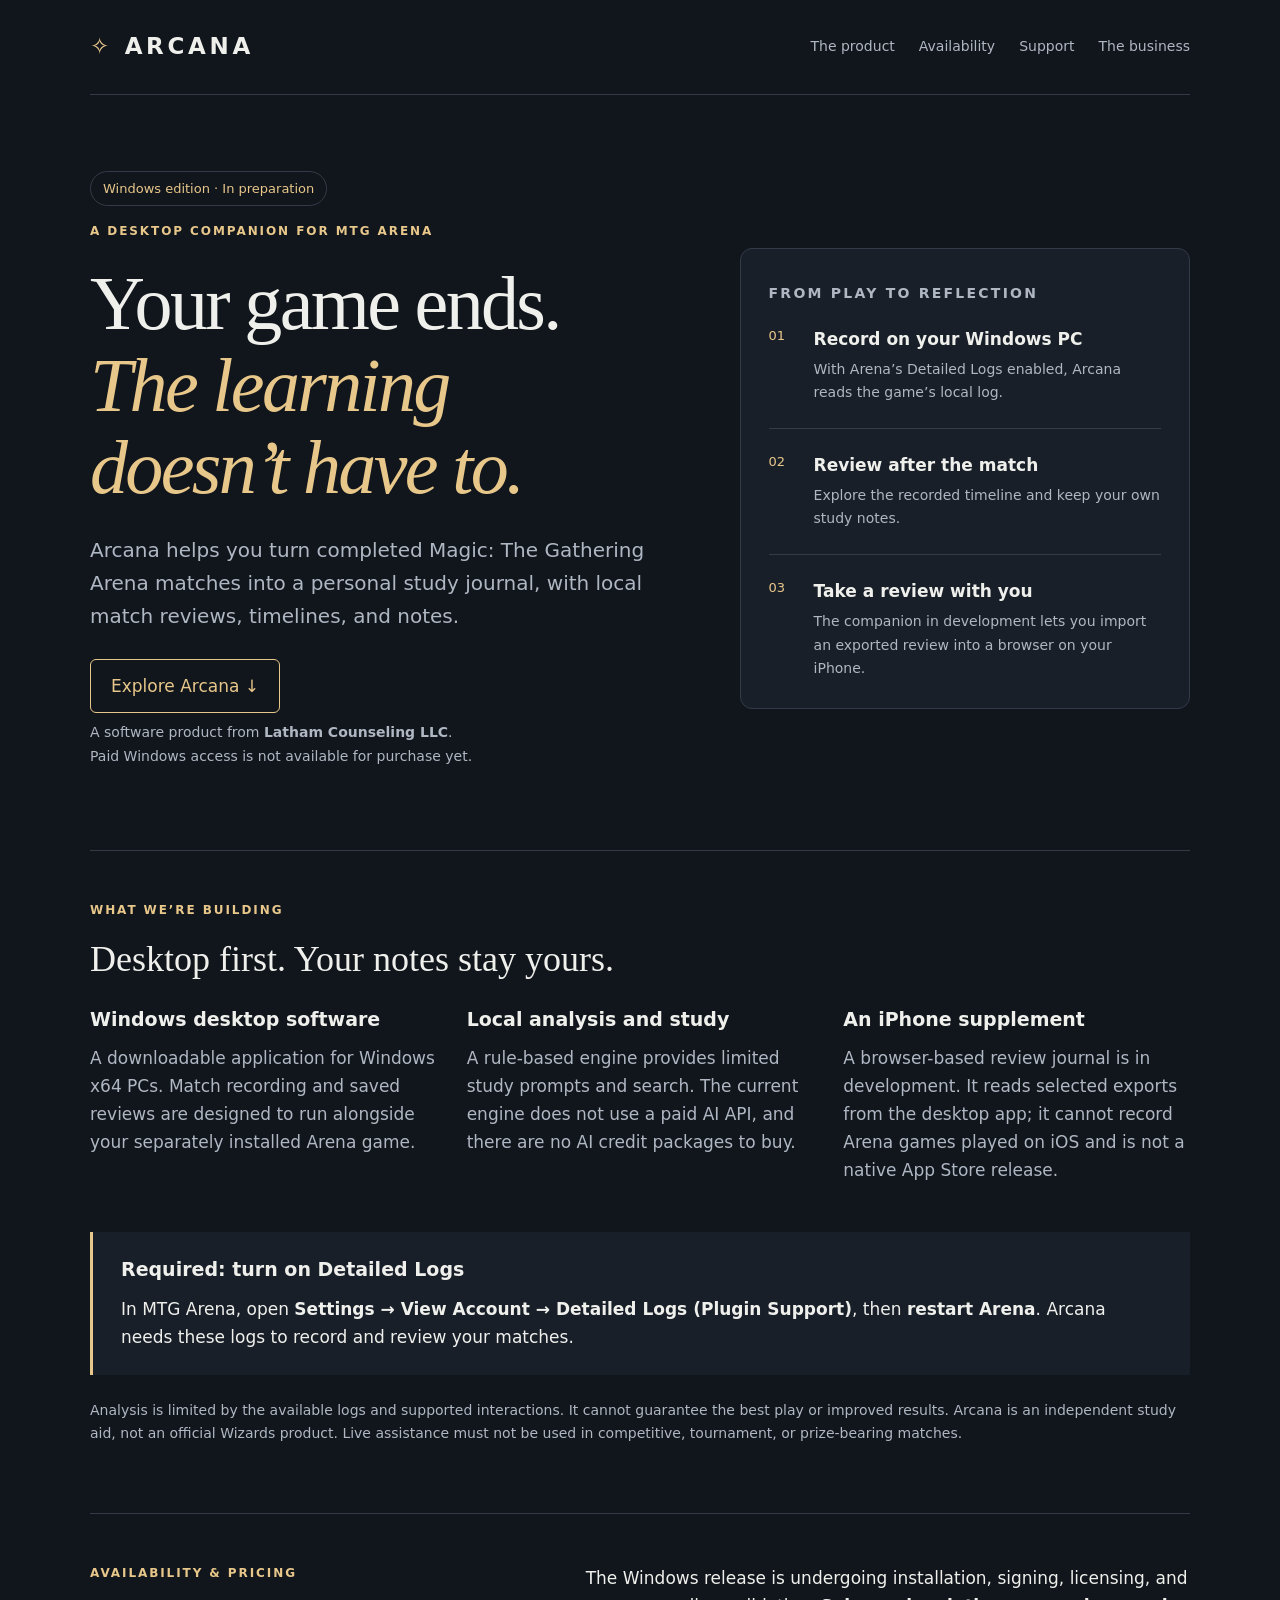
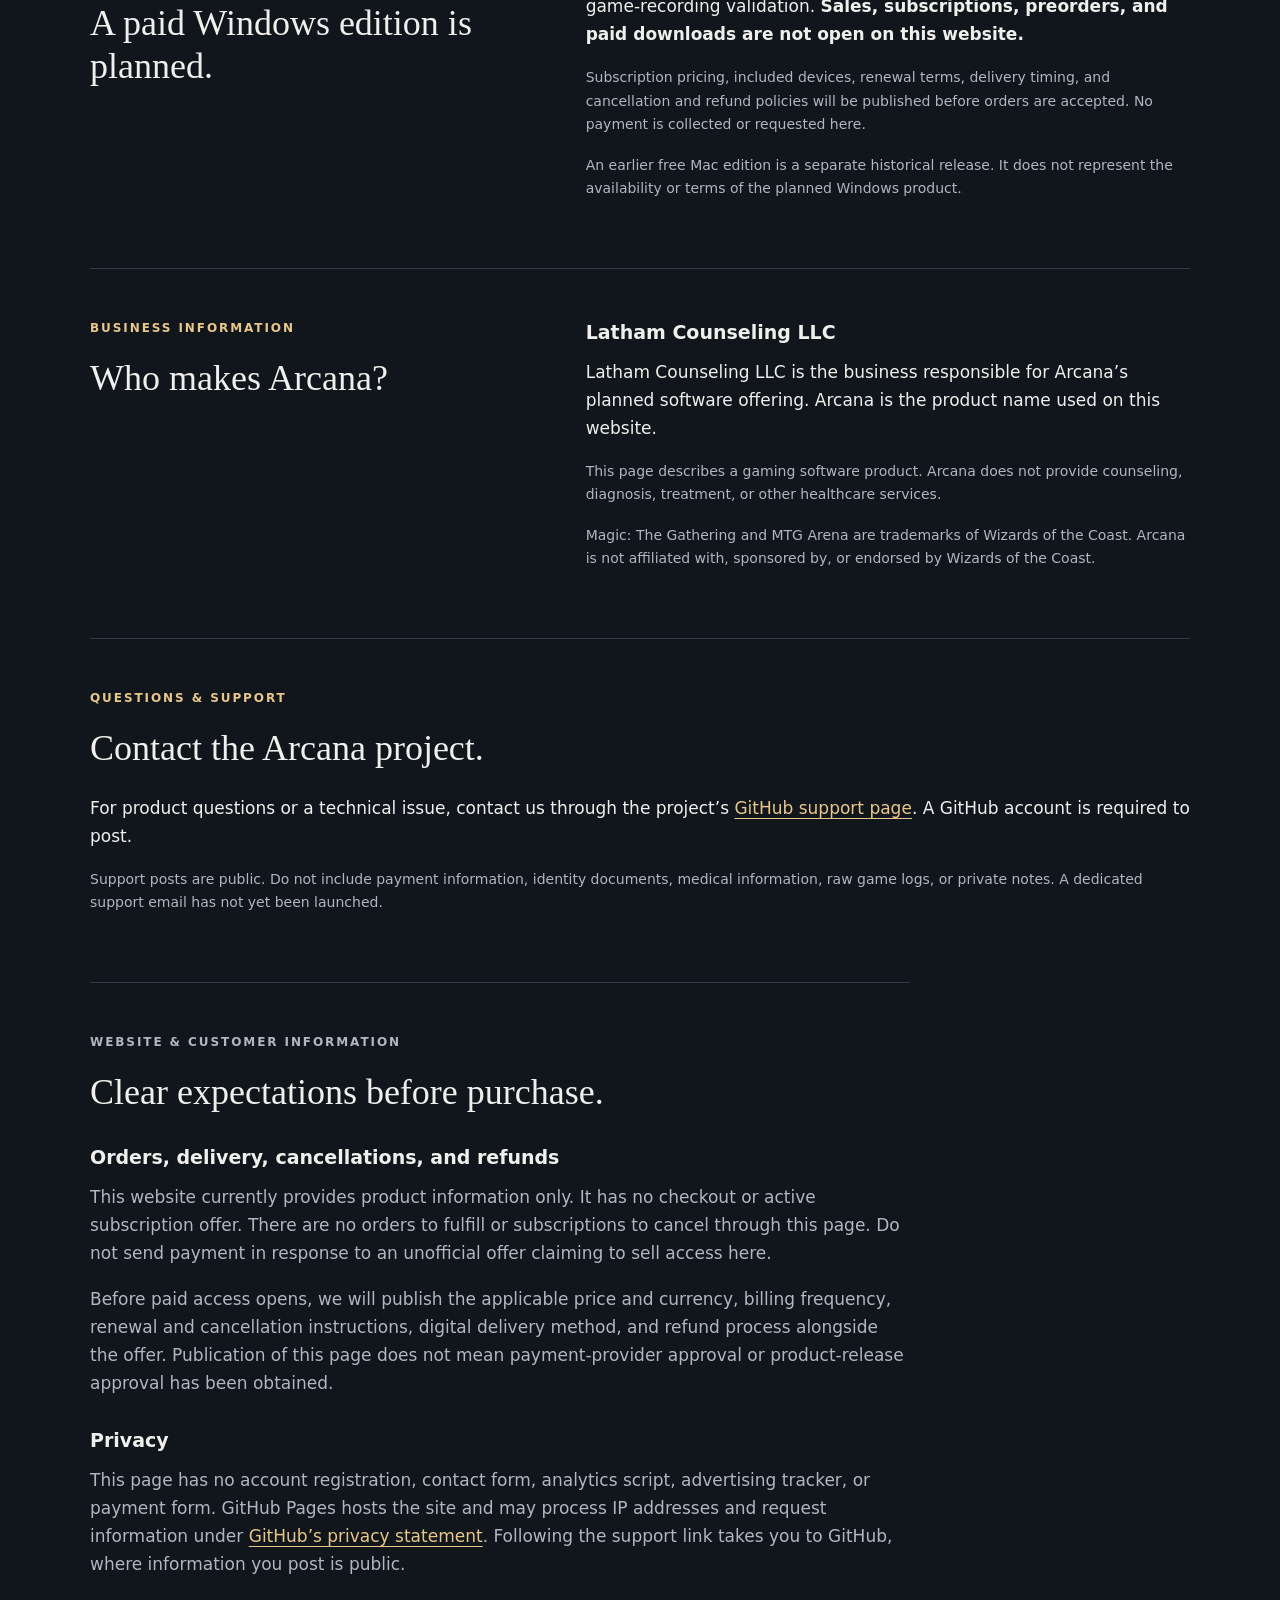
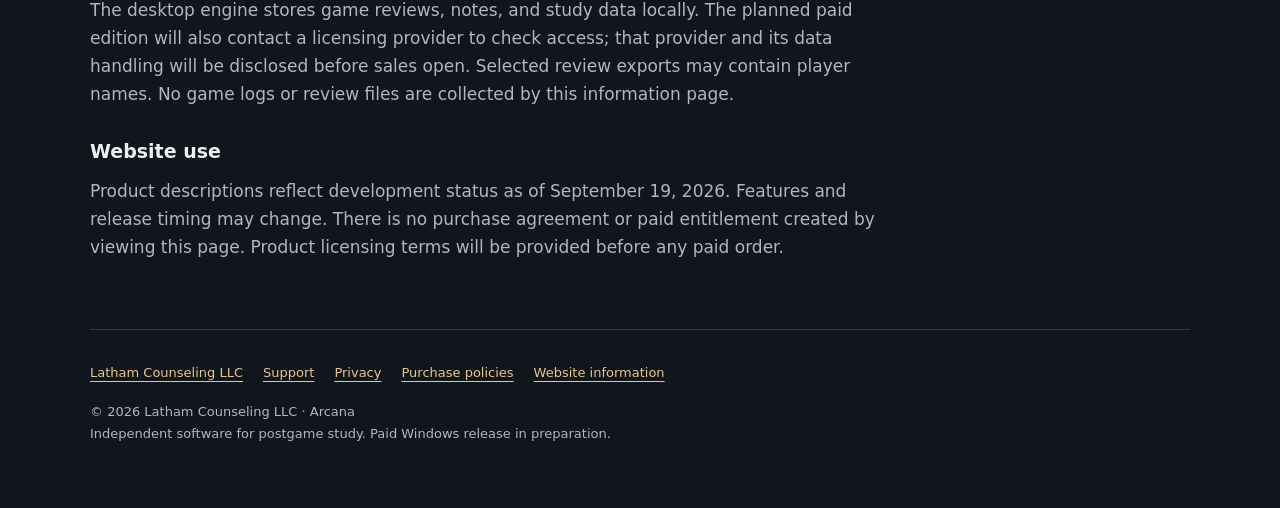
==== docs/business/index.html @ 753464b3 "Add Arcana business information page for Windows offering" ====
<!doctype html>
<html lang="en">
<head>
<meta charset="utf-8">
<meta name="viewport" content="width=device-width,initial-scale=1">
<title>Arcana for Windows · Latham Counseling LLC</title>
<meta name="description" content="Arcana is a Windows desktop companion for reviewing your Magic: The Gathering Arena matches. Product information from Latham Counseling LLC. Paid release in preparation; sales are not open.">
<meta name="theme-color" content="#11151c">
<link rel="canonical" href="https://drlatham18.github.io/arcana-macos/business/">
<style>
:root{color-scheme:dark;--bg:#11151c;--panel:#191f29;--ink:#eff0ec;--muted:#afb7c3;--gold:#e8c78a;--line:#343b48}*{box-sizing:border-box}html{scroll-behavior:smooth;scroll-padding-top:24px}body{margin:0;background:var(--bg);color:var(--ink);font:17px/1.65 system-ui,-apple-system,BlinkMacSystemFont,"Segoe UI",sans-serif}a{color:var(--gold);text-underline-offset:4px}a:hover{color:#fff}a:focus-visible,summary:focus-visible{outline:3px solid var(--gold);outline-offset:5px}.wrap{width:min(1100px,calc(100% - 48px));margin:auto}header{display:flex;justify-content:space-between;align-items:center;gap:24px;padding:28px 0;border-bottom:1px solid var(--line)}.brand{font-size:23px;letter-spacing:.16em;font-weight:700;text-decoration:none;color:var(--ink)}.brand span{color:var(--gold)}nav{display:flex;gap:24px;flex-wrap:wrap;font-size:14px}nav a{text-decoration:none;color:var(--muted)}.eyebrow{text-transform:uppercase;letter-spacing:.16em;color:var(--gold);font-size:12px;font-weight:650}.hero{display:grid;grid-template-columns:1.3fr 1fr;gap:64px;align-items:center;padding:76px 0 64px}h1{font-family:Georgia,serif;font-weight:400;font-size:clamp(46px,6vw,76px);line-height:1.08;letter-spacing:-.035em;margin:20px 0 26px}h1 em{font-weight:400;color:var(--gold)}h2{font-family:Georgia,serif;font-size:36px;line-height:1.2;font-weight:400;margin:10px 0 24px}h3{font-size:19px;line-height:1.4;margin:0 0 12px}p{margin:0 0 18px}.lead{font-size:20px;color:var(--muted);max-width:630px}.status{display:inline-block;font-size:13px;border:1px solid var(--line);padding:6px 12px;border-radius:24px;color:var(--gold);margin-bottom:16px}.button{display:inline-block;padding:12px 20px;border:1px solid var(--gold);border-radius:6px;text-decoration:none;margin:8px 0}.note{font-size:14px;color:var(--muted)}.flow{border:1px solid var(--line);background:var(--panel);padding:28px;border-radius:12px}.flow ol{padding:0;margin:20px 0 0;list-style:none;counter-reset:step}.flow li{position:relative;padding:0 0 24px 45px;border-bottom:1px solid var(--line);margin:0 0 22px;counter-increment:step}.flow li:last-child{border:0;margin:0;padding-bottom:0}.flow li:before{content:"0" counter(step);position:absolute;left:0;top:0;color:var(--gold);font-size:13px}.flow strong{display:block}.flow p{font-size:14px;color:var(--muted);margin:5px 0 0}.section{padding:50px 0;border-top:1px solid var(--line)}.grid{display:grid;grid-template-columns:repeat(3,1fr);gap:30px}.grid p,.policy p,.policy li{color:var(--muted)}.callout{padding:24px 28px;border-left:3px solid var(--gold);background:var(--panel);margin-top:30px}.callout p:last-child{margin:0}.split{display:grid;grid-template-columns:1fr 1.4fr;gap:64px}.policy{max-width:820px}.policy h3{margin-top:30px}.policy ul{padding-left:23px}footer{border-top:1px solid var(--line);padding:32px 0 46px;color:var(--muted);font-size:13px}.footer-links{display:flex;flex-wrap:wrap;gap:20px;margin-bottom:18px}.skip{position:absolute;left:12px;top:-80px;background:var(--bg);padding:12px}.skip:focus{top:12px}@media(max-width:740px){.wrap{width:calc(100% - 36px)}header{align-items:flex-start;flex-direction:column;gap:14px;padding:22px 0}nav{gap:16px}.hero{grid-template-columns:1fr;gap:28px;padding:44px 0}.grid,.split{grid-template-columns:1fr;gap:24px}.section{padding:36px 0}h2{font-size:31px}.flow{padding:23px}.lead{font-size:18px}}
</style>
</head>
<body>
<a href="#main" class="skip">Skip to content</a>
<div class="wrap">
<header><a class="brand" href="./"><span aria-hidden="true">✧</span> ARCANA</a><nav aria-label="Main navigation"><a href="#product">The product</a><a href="#availability">Availability</a><a href="#support">Support</a><a href="#business">The business</a></nav></header>
<main id="main">
<section class="hero">
<div><span class="status">Windows edition · In preparation</span><p class="eyebrow">A desktop companion for MTG Arena</p><h1>Your game ends.<br><em>The learning<br>doesn’t have to.</em></h1><p class="lead">Arcana helps you turn completed Magic: The Gathering Arena matches into a personal study journal, with local match reviews, timelines, and notes.</p><a class="button" href="#product">Explore Arcana ↓</a><p class="note">A software product from <strong>Latham Counseling LLC</strong>.<br>Paid Windows access is not available for purchase yet.</p></div>
<aside class="flow" aria-label="Intended desktop workflow"><p class="eyebrow">From play to reflection</p><ol><li><strong>Record on your Windows PC</strong><p>With Arena’s Detailed Logs enabled, Arcana reads the game’s local log.</p></li><li><strong>Review after the match</strong><p>Explore the recorded timeline and keep your own study notes.</p></li><li><strong>Take a review with you</strong><p>The companion in development lets you import an exported review into a browser on your iPhone.</p></li></ol></aside>
</section>
<section id="product" class="section"><p class="eyebrow">What we’re building</p><h2>Desktop first. Your notes stay yours.</h2><div class="grid"><article><h3>Windows desktop software</h3><p>A downloadable application for Windows x64 PCs. Match recording and saved reviews are designed to run alongside your separately installed Arena game.</p></article><article><h3>Local analysis and study</h3><p>A rule-based engine provides limited study prompts and search. The current engine does not use a paid AI API, and there are no AI credit packages to buy.</p></article><article><h3>An iPhone supplement</h3><p>A browser-based review journal is in development. It reads selected exports from the desktop app; it cannot record Arena games played on iOS and is not a native App Store release.</p></article></div><div class="callout"><h3>Required: turn on Detailed Logs</h3><p>In MTG Arena, open <strong>Settings → View Account → Detailed Logs (Plugin Support)</strong>, then <strong>restart Arena</strong>. Arcana needs these logs to record and review your matches.</p></div><p class="note" style="margin-top:24px">Analysis is limited by the available logs and supported interactions. It cannot guarantee the best play or improved results. Arcana is an independent study aid, not an official Wizards product. Live assistance must not be used in competitive, tournament, or prize-bearing matches.</p></section>
<section id="availability" class="section split"><div><p class="eyebrow">Availability &amp; pricing</p><h2>A paid Windows edition is planned.</h2></div><div><p>The Windows release is undergoing installation, signing, licensing, and game-recording validation. <strong>Sales, subscriptions, preorders, and paid downloads are not open on this website.</strong></p><p class="note">Subscription pricing, included devices, renewal terms, delivery timing, and cancellation and refund policies will be published before orders are accepted. No payment is collected or requested here.</p><p class="note">An earlier free Mac edition is a separate historical release. It does not represent the availability or terms of the planned Windows product.</p></div></section>
<section id="business" class="section split"><div><p class="eyebrow">Business information</p><h2>Who makes Arcana?</h2></div><div><h3>Latham Counseling LLC</h3><p>Latham Counseling LLC is the business responsible for Arcana’s planned software offering. Arcana is the product name used on this website.</p><p class="note">This page describes a gaming software product. Arcana does not provide counseling, diagnosis, treatment, or other healthcare services.</p><p class="note">Magic: The Gathering and MTG Arena are trademarks of Wizards of the Coast. Arcana is not affiliated with, sponsored by, or endorsed by Wizards of the Coast.</p></div></section>
<section id="support" class="section"><p class="eyebrow">Questions &amp; support</p><h2>Contact the Arcana project.</h2><p>For product questions or a technical issue, contact us through the project’s <a href="https://github.com/drlatham18/arcana-macos/issues">GitHub support page</a>. A GitHub account is required to post.</p><p class="note">Support posts are public. Do not include payment information, identity documents, medical information, raw game logs, or private notes. A dedicated support email has not yet been launched.</p></section>
<section id="policies" class="section policy"><p class="eyebrow">Website &amp; customer information</p><h2>Clear expectations before purchase.</h2><h3 id="purchases">Orders, delivery, cancellations, and refunds</h3><p>This website currently provides product information only. It has no checkout or active subscription offer. There are no orders to fulfill or subscriptions to cancel through this page. Do not send payment in response to an unofficial offer claiming to sell access here.</p><p>Before paid access opens, we will publish the applicable price and currency, billing frequency, renewal and cancellation instructions, digital delivery method, and refund process alongside the offer. Publication of this page does not mean payment-provider approval or product-release approval has been obtained.</p><h3 id="privacy">Privacy</h3><p>This page has no account registration, contact form, analytics script, advertising tracker, or payment form. GitHub Pages hosts the site and may process IP addresses and request information under <a href="https://docs.github.com/en/site-policy/privacy-policies/github-general-privacy-statement">GitHub’s privacy statement</a>. Following the support link takes you to GitHub, where information you post is public.</p><p>The desktop engine stores game reviews, notes, and study data locally. The planned paid edition will also contact a licensing provider to check access; that provider and its data handling will be disclosed before sales open. Selected review exports may contain player names. No game logs or review files are collected by this information page.</p><h3 id="website-terms">Website use</h3><p>Product descriptions reflect development status as of September 19, 2026. Features and release timing may change. There is no purchase agreement or paid entitlement created by viewing this page. Product licensing terms will be provided before any paid order.</p></section>
</main>
<footer><div class="footer-links"><a href="#business">Latham Counseling LLC</a><a href="#support">Support</a><a href="#privacy">Privacy</a><a href="#purchases">Purchase policies</a><a href="#website-terms">Website information</a></div><p>© 2026 Latham Counseling LLC · Arcana<br>Independent software for postgame study. Paid Windows release in preparation.</p></footer>
</div></body></html>
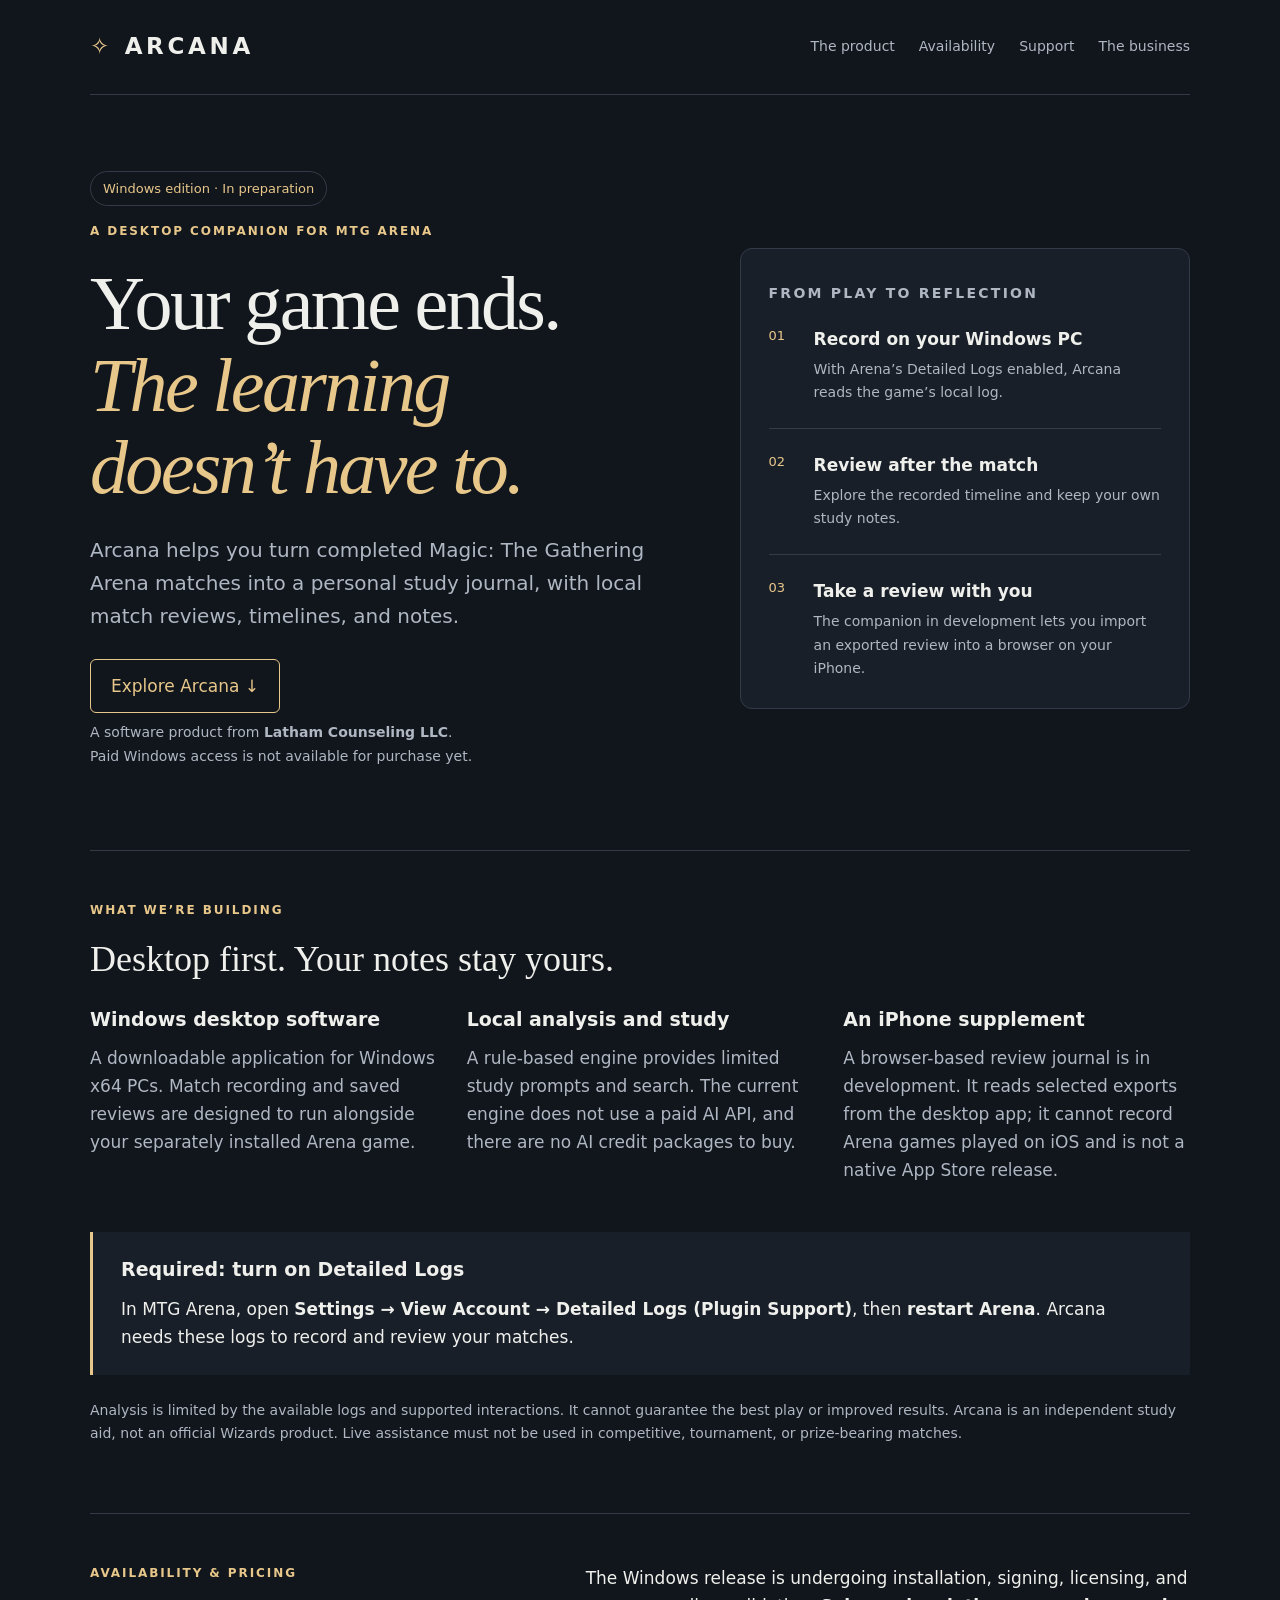
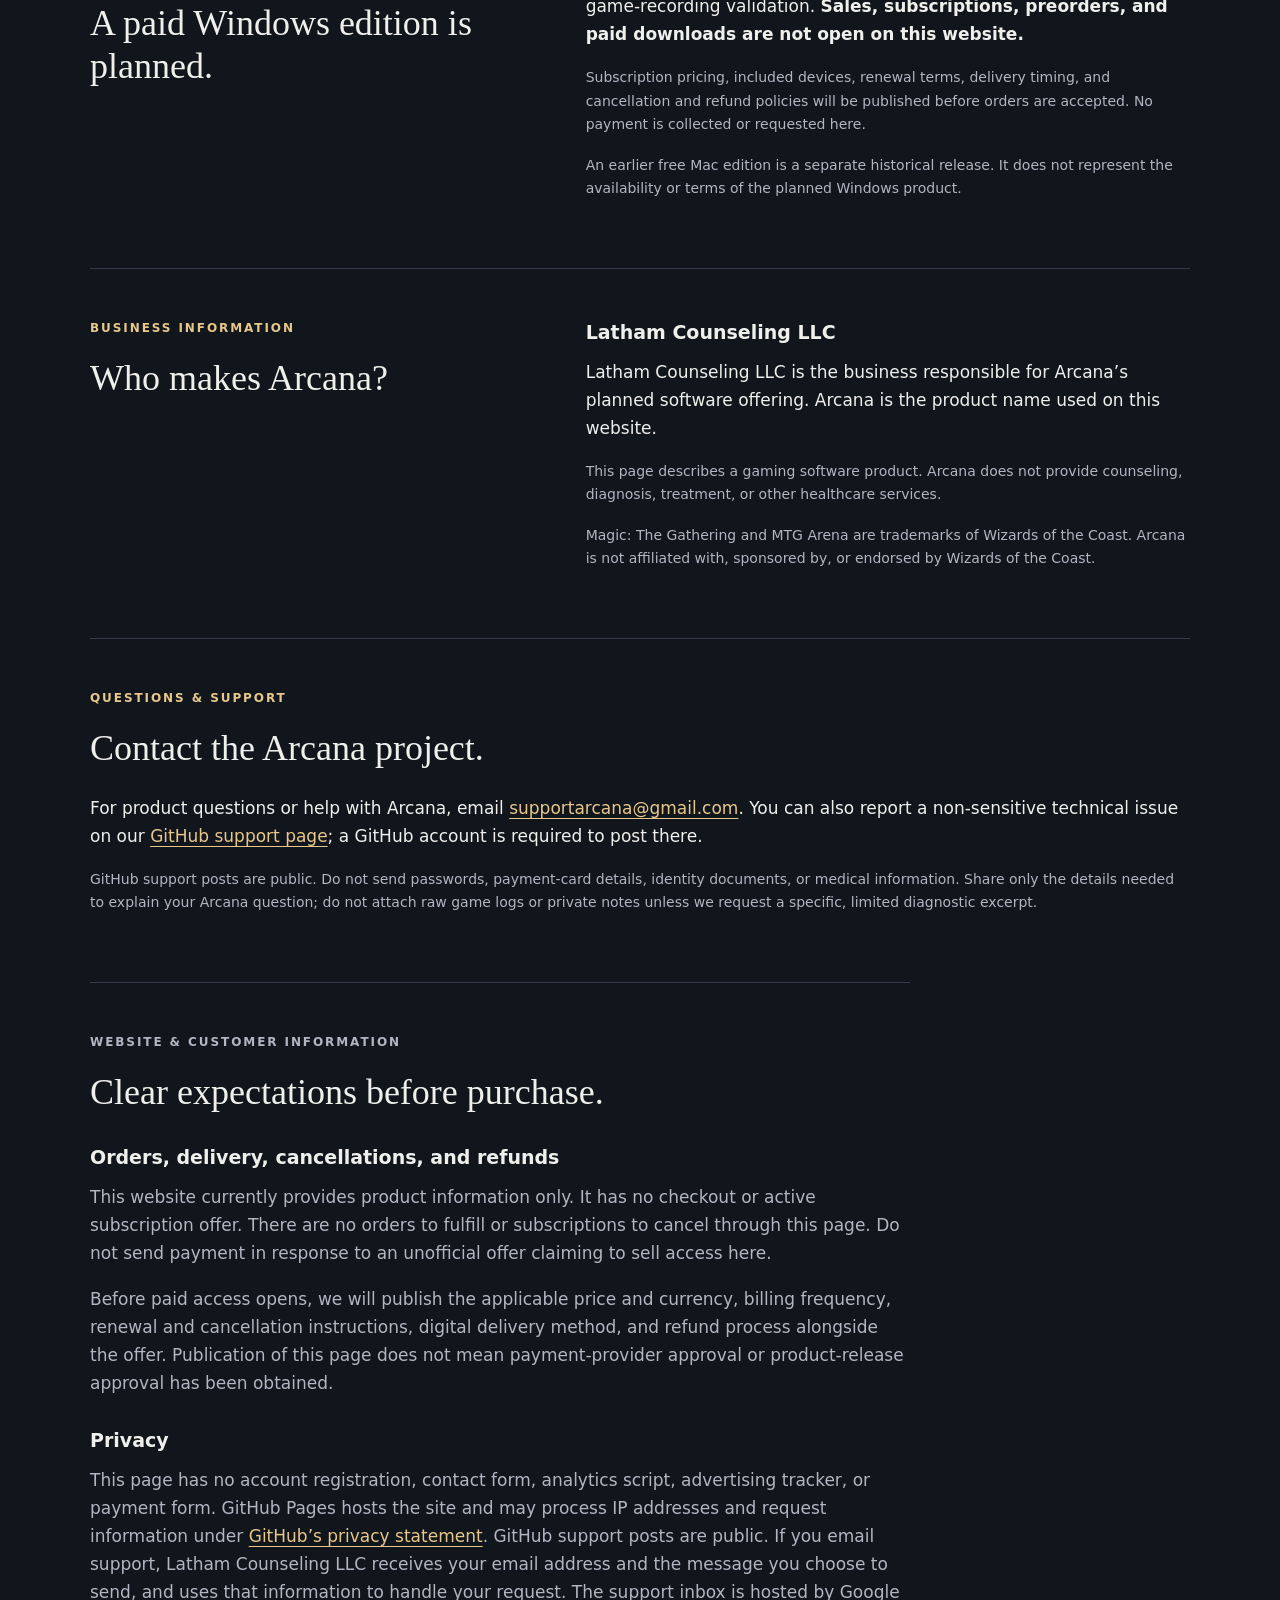
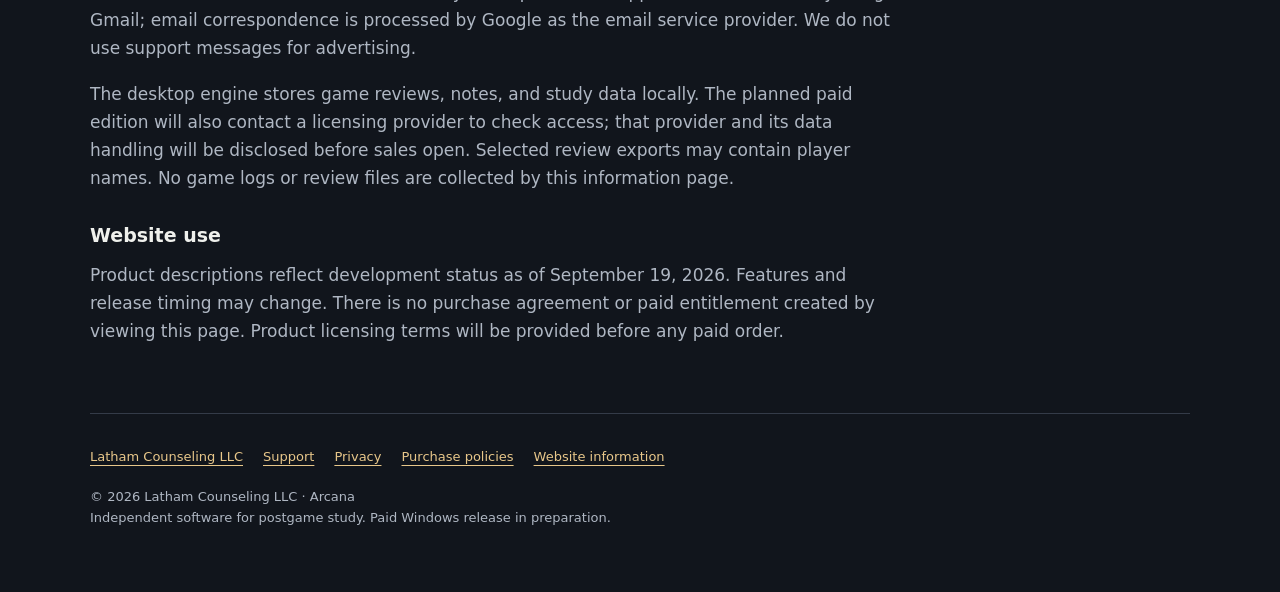
==== commit 09bd2fe9: "Publish verified Arcana support email and email privacy disclosure" ====
--- a/docs/business/index.html
+++ b/docs/business/index.html
@@ -23,8 +23,8 @@
 <section id="product" class="section"><p class="eyebrow">What we’re building</p><h2>Desktop first. Your notes stay yours.</h2><div class="grid"><article><h3>Windows desktop software</h3><p>A downloadable application for Windows x64 PCs. Match recording and saved reviews are designed to run alongside your separately installed Arena game.</p></article><article><h3>Local analysis and study</h3><p>A rule-based engine provides limited study prompts and search. The current engine does not use a paid AI API, and there are no AI credit packages to buy.</p></article><article><h3>An iPhone supplement</h3><p>A browser-based review journal is in development. It reads selected exports from the desktop app; it cannot record Arena games played on iOS and is not a native App Store release.</p></article></div><div class="callout"><h3>Required: turn on Detailed Logs</h3><p>In MTG Arena, open <strong>Settings → View Account → Detailed Logs (Plugin Support)</strong>, then <strong>restart Arena</strong>. Arcana needs these logs to record and review your matches.</p></div><p class="note" style="margin-top:24px">Analysis is limited by the available logs and supported interactions. It cannot guarantee the best play or improved results. Arcana is an independent study aid, not an official Wizards product. Live assistance must not be used in competitive, tournament, or prize-bearing matches.</p></section>
 <section id="availability" class="section split"><div><p class="eyebrow">Availability &amp; pricing</p><h2>A paid Windows edition is planned.</h2></div><div><p>The Windows release is undergoing installation, signing, licensing, and game-recording validation. <strong>Sales, subscriptions, preorders, and paid downloads are not open on this website.</strong></p><p class="note">Subscription pricing, included devices, renewal terms, delivery timing, and cancellation and refund policies will be published before orders are accepted. No payment is collected or requested here.</p><p class="note">An earlier free Mac edition is a separate historical release. It does not represent the availability or terms of the planned Windows product.</p></div></section>
 <section id="business" class="section split"><div><p class="eyebrow">Business information</p><h2>Who makes Arcana?</h2></div><div><h3>Latham Counseling LLC</h3><p>Latham Counseling LLC is the business responsible for Arcana’s planned software offering. Arcana is the product name used on this website.</p><p class="note">This page describes a gaming software product. Arcana does not provide counseling, diagnosis, treatment, or other healthcare services.</p><p class="note">Magic: The Gathering and MTG Arena are trademarks of Wizards of the Coast. Arcana is not affiliated with, sponsored by, or endorsed by Wizards of the Coast.</p></div></section>
-<section id="support" class="section"><p class="eyebrow">Questions &amp; support</p><h2>Contact the Arcana project.</h2><p>For product questions or a technical issue, contact us through the project’s <a href="https://github.com/drlatham18/arcana-macos/issues">GitHub support page</a>. A GitHub account is required to post.</p><p class="note">Support posts are public. Do not include payment information, identity documents, medical information, raw game logs, or private notes. A dedicated support email has not yet been launched.</p></section>
-<section id="policies" class="section policy"><p class="eyebrow">Website &amp; customer information</p><h2>Clear expectations before purchase.</h2><h3 id="purchases">Orders, delivery, cancellations, and refunds</h3><p>This website currently provides product information only. It has no checkout or active subscription offer. There are no orders to fulfill or subscriptions to cancel through this page. Do not send payment in response to an unofficial offer claiming to sell access here.</p><p>Before paid access opens, we will publish the applicable price and currency, billing frequency, renewal and cancellation instructions, digital delivery method, and refund process alongside the offer. Publication of this page does not mean payment-provider approval or product-release approval has been obtained.</p><h3 id="privacy">Privacy</h3><p>This page has no account registration, contact form, analytics script, advertising tracker, or payment form. GitHub Pages hosts the site and may process IP addresses and request information under <a href="https://docs.github.com/en/site-policy/privacy-policies/github-general-privacy-statement">GitHub’s privacy statement</a>. Following the support link takes you to GitHub, where information you post is public.</p><p>The desktop engine stores game reviews, notes, and study data locally. The planned paid edition will also contact a licensing provider to check access; that provider and its data handling will be disclosed before sales open. Selected review exports may contain player names. No game logs or review files are collected by this information page.</p><h3 id="website-terms">Website use</h3><p>Product descriptions reflect development status as of September 19, 2026. Features and release timing may change. There is no purchase agreement or paid entitlement created by viewing this page. Product licensing terms will be provided before any paid order.</p></section>
+<section id="support" class="section"><p class="eyebrow">Questions &amp; support</p><h2>Contact the Arcana project.</h2><p>For product questions or help with Arcana, email <a href="mailto:supportarcana@gmail.com">supportarcana@gmail.com</a>. You can also report a non-sensitive technical issue on our <a href="https://github.com/drlatham18/arcana-macos/issues">GitHub support page</a>; a GitHub account is required to post there.</p><p class="note">GitHub support posts are public. Do not send passwords, payment-card details, identity documents, or medical information. Share only the details needed to explain your Arcana question; do not attach raw game logs or private notes unless we request a specific, limited diagnostic excerpt.</p></section>
+<section id="policies" class="section policy"><p class="eyebrow">Website &amp; customer information</p><h2>Clear expectations before purchase.</h2><h3 id="purchases">Orders, delivery, cancellations, and refunds</h3><p>This website currently provides product information only. It has no checkout or active subscription offer. There are no orders to fulfill or subscriptions to cancel through this page. Do not send payment in response to an unofficial offer claiming to sell access here.</p><p>Before paid access opens, we will publish the applicable price and currency, billing frequency, renewal and cancellation instructions, digital delivery method, and refund process alongside the offer. Publication of this page does not mean payment-provider approval or product-release approval has been obtained.</p><h3 id="privacy">Privacy</h3><p>This page has no account registration, contact form, analytics script, advertising tracker, or payment form. GitHub Pages hosts the site and may process IP addresses and request information under <a href="https://docs.github.com/en/site-policy/privacy-policies/github-general-privacy-statement">GitHub’s privacy statement</a>. GitHub support posts are public. If you email support, Latham Counseling LLC receives your email address and the message you choose to send, and uses that information to handle your request. The support inbox is hosted by Google Gmail; email correspondence is processed by Google as the email service provider. We do not use support messages for advertising.</p><p>The desktop engine stores game reviews, notes, and study data locally. The planned paid edition will also contact a licensing provider to check access; that provider and its data handling will be disclosed before sales open. Selected review exports may contain player names. No game logs or review files are collected by this information page.</p><h3 id="website-terms">Website use</h3><p>Product descriptions reflect development status as of September 19, 2026. Features and release timing may change. There is no purchase agreement or paid entitlement created by viewing this page. Product licensing terms will be provided before any paid order.</p></section>
 </main>
 <footer><div class="footer-links"><a href="#business">Latham Counseling LLC</a><a href="#support">Support</a><a href="#privacy">Privacy</a><a href="#purchases">Purchase policies</a><a href="#website-terms">Website information</a></div><p>© 2026 Latham Counseling LLC · Arcana<br>Independent software for postgame study. Paid Windows release in preparation.</p></footer>
 </div></body></html>
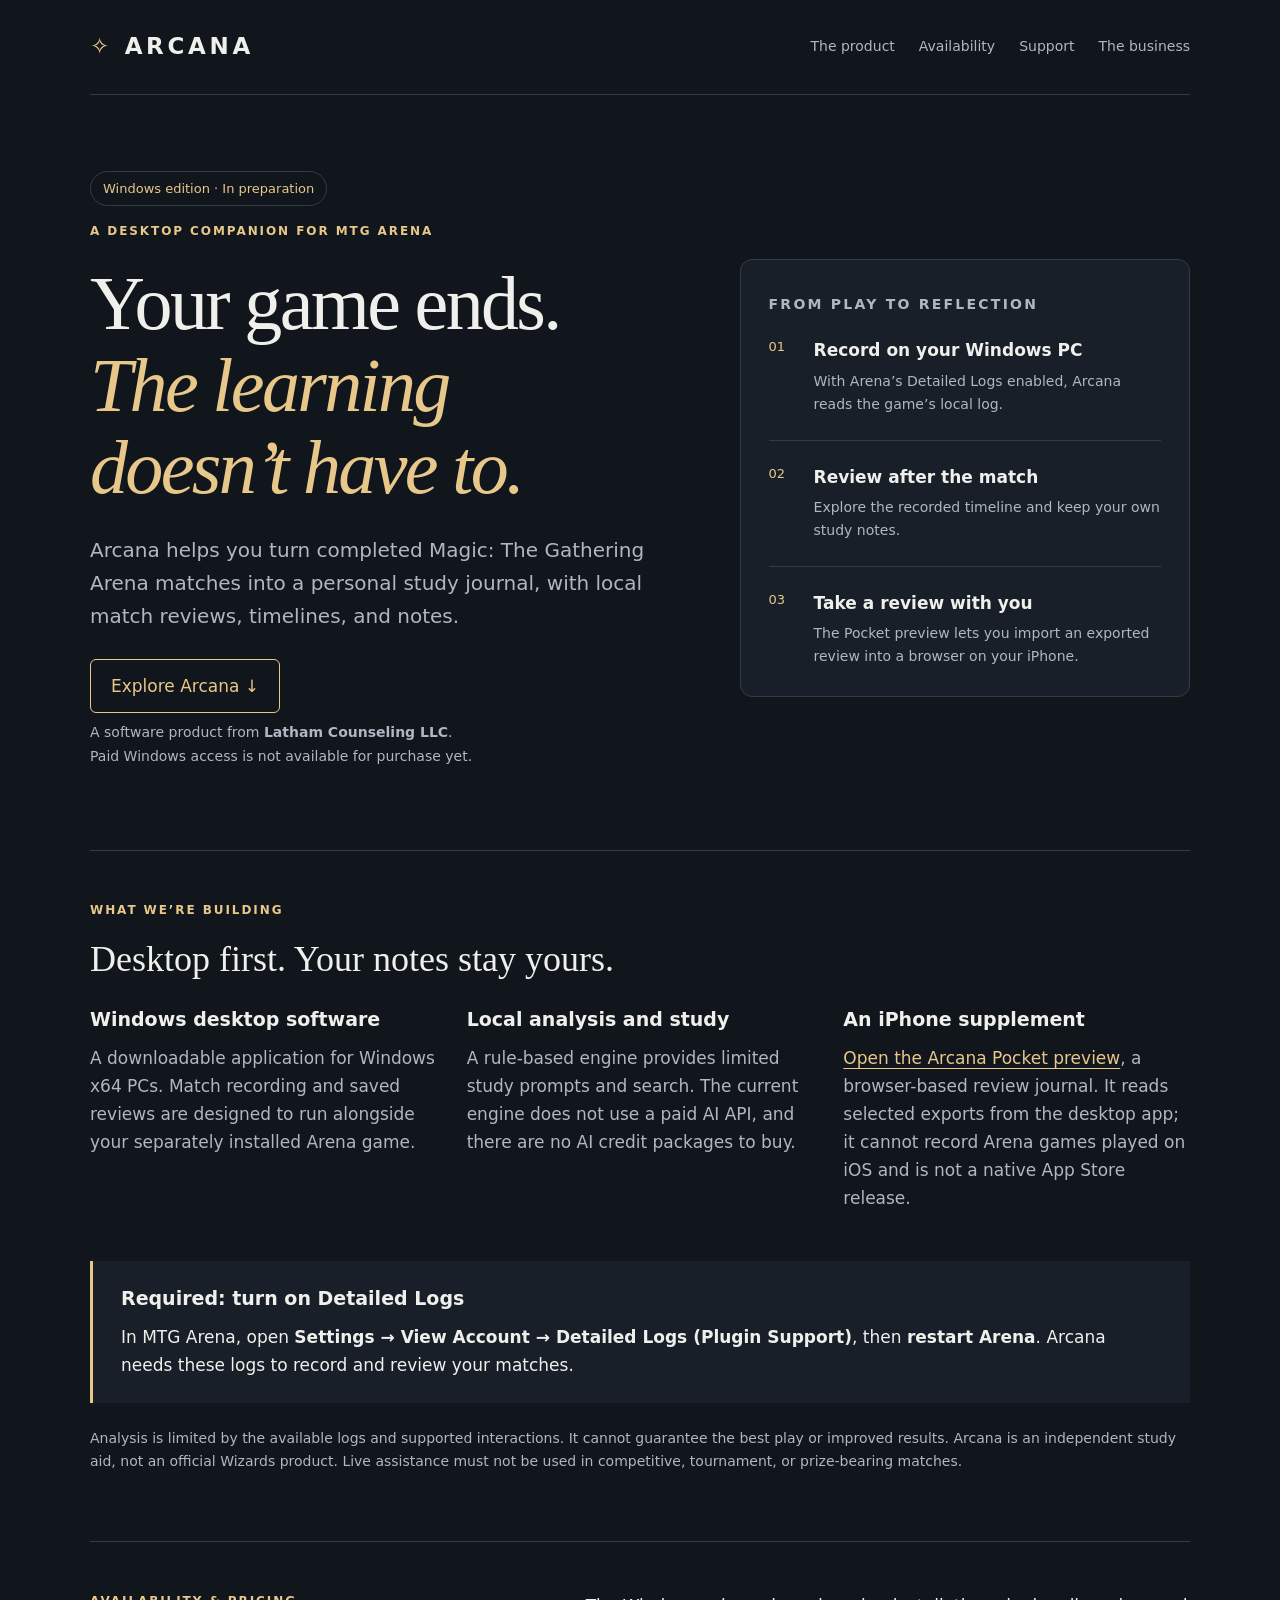
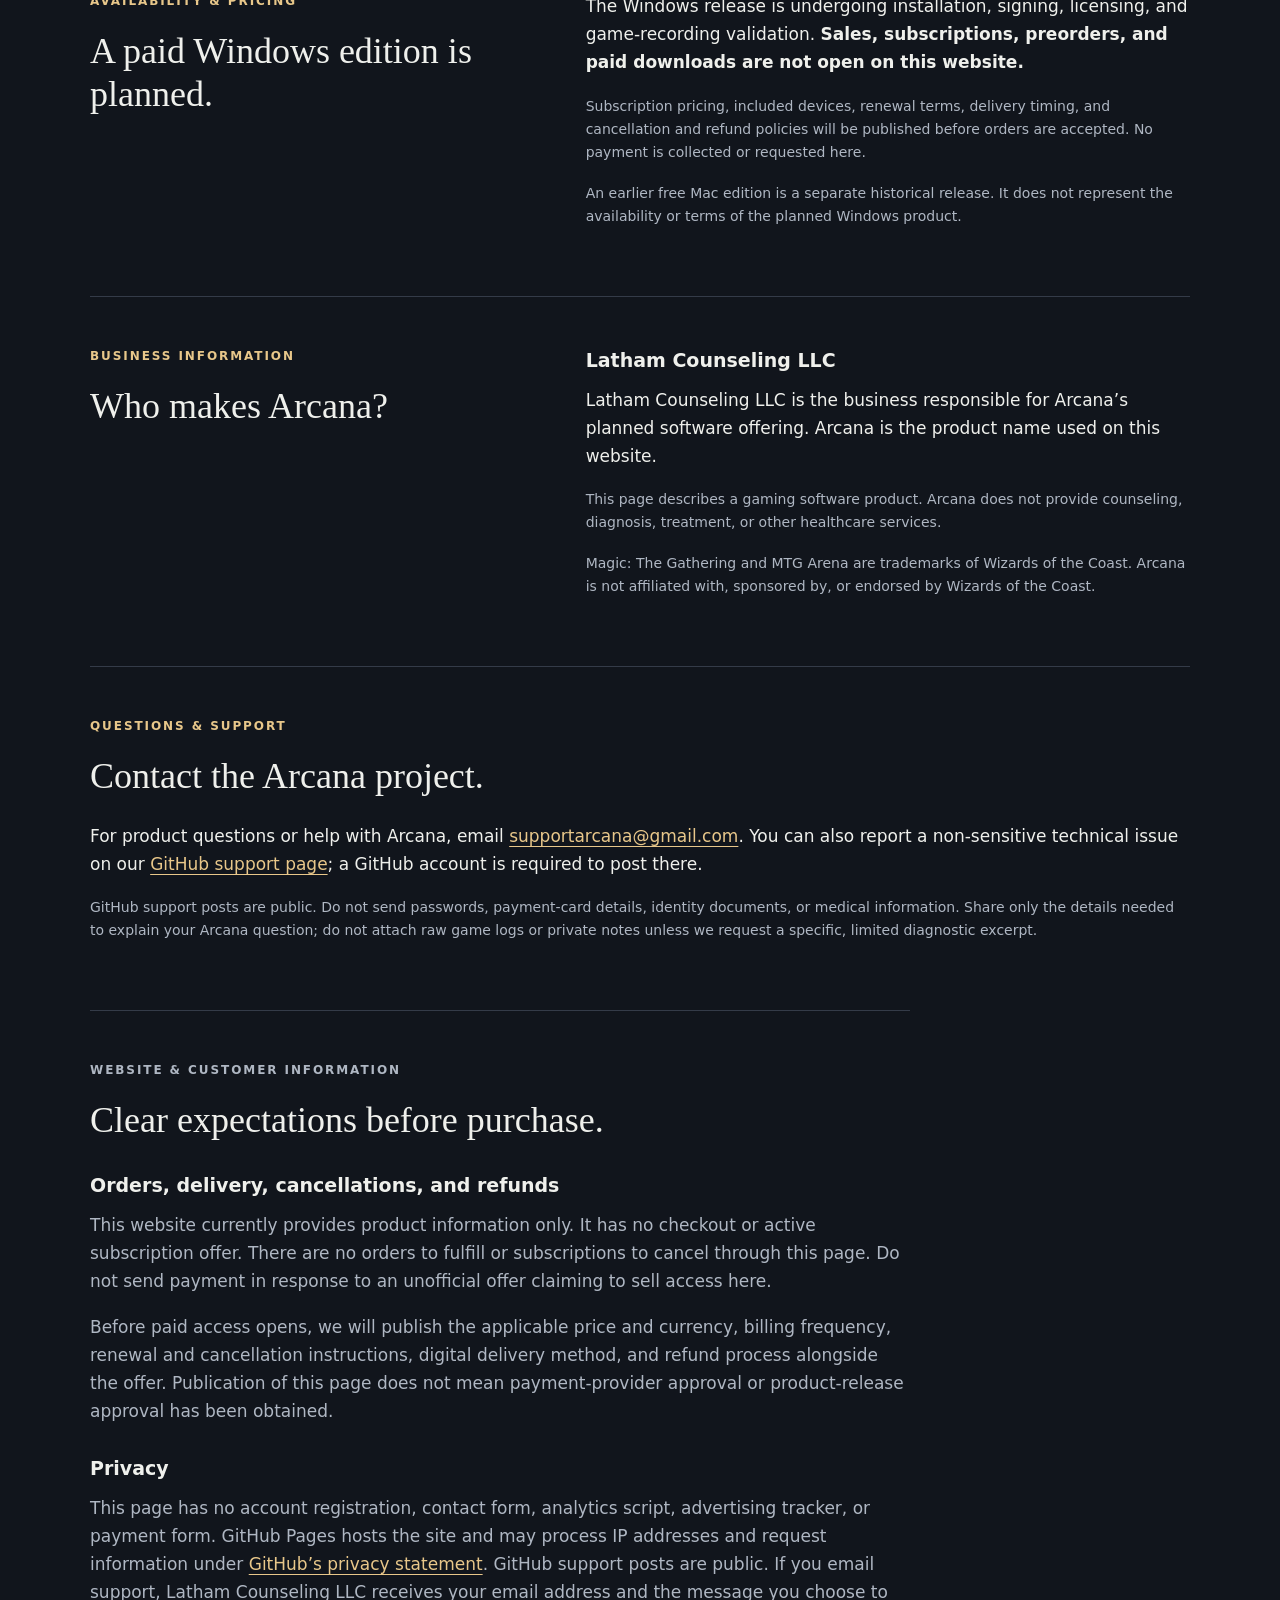
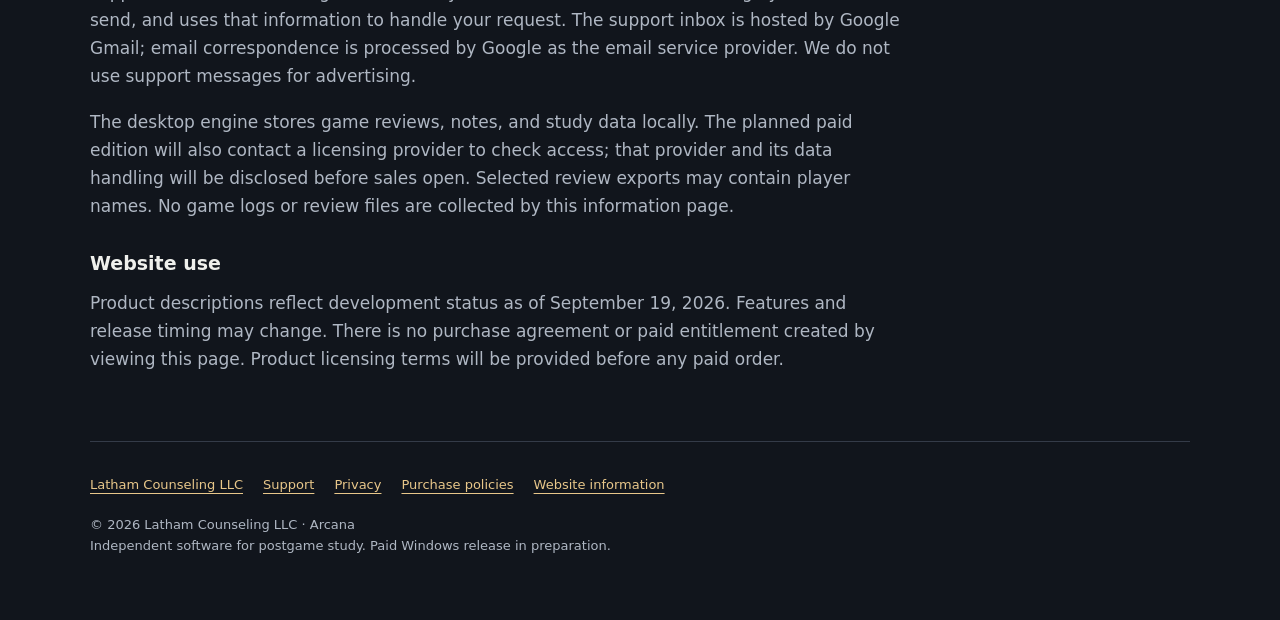
==== commit 2b483594: "Link Pocket preview and state Windows commercial availability clearly" ====
--- a/docs/business/index.html
+++ b/docs/business/index.html
@@ -18,9 +18,9 @@
 <main id="main">
 <section class="hero">
 <div><span class="status">Windows edition · In preparation</span><p class="eyebrow">A desktop companion for MTG Arena</p><h1>Your game ends.<br><em>The learning<br>doesn’t have to.</em></h1><p class="lead">Arcana helps you turn completed Magic: The Gathering Arena matches into a personal study journal, with local match reviews, timelines, and notes.</p><a class="button" href="#product">Explore Arcana ↓</a><p class="note">A software product from <strong>Latham Counseling LLC</strong>.<br>Paid Windows access is not available for purchase yet.</p></div>
-<aside class="flow" aria-label="Intended desktop workflow"><p class="eyebrow">From play to reflection</p><ol><li><strong>Record on your Windows PC</strong><p>With Arena’s Detailed Logs enabled, Arcana reads the game’s local log.</p></li><li><strong>Review after the match</strong><p>Explore the recorded timeline and keep your own study notes.</p></li><li><strong>Take a review with you</strong><p>The companion in development lets you import an exported review into a browser on your iPhone.</p></li></ol></aside>
+<aside class="flow" aria-label="Intended desktop workflow"><p class="eyebrow">From play to reflection</p><ol><li><strong>Record on your Windows PC</strong><p>With Arena’s Detailed Logs enabled, Arcana reads the game’s local log.</p></li><li><strong>Review after the match</strong><p>Explore the recorded timeline and keep your own study notes.</p></li><li><strong>Take a review with you</strong><p>The Pocket preview lets you import an exported review into a browser on your iPhone.</p></li></ol></aside>
 </section>
-<section id="product" class="section"><p class="eyebrow">What we’re building</p><h2>Desktop first. Your notes stay yours.</h2><div class="grid"><article><h3>Windows desktop software</h3><p>A downloadable application for Windows x64 PCs. Match recording and saved reviews are designed to run alongside your separately installed Arena game.</p></article><article><h3>Local analysis and study</h3><p>A rule-based engine provides limited study prompts and search. The current engine does not use a paid AI API, and there are no AI credit packages to buy.</p></article><article><h3>An iPhone supplement</h3><p>A browser-based review journal is in development. It reads selected exports from the desktop app; it cannot record Arena games played on iOS and is not a native App Store release.</p></article></div><div class="callout"><h3>Required: turn on Detailed Logs</h3><p>In MTG Arena, open <strong>Settings → View Account → Detailed Logs (Plugin Support)</strong>, then <strong>restart Arena</strong>. Arcana needs these logs to record and review your matches.</p></div><p class="note" style="margin-top:24px">Analysis is limited by the available logs and supported interactions. It cannot guarantee the best play or improved results. Arcana is an independent study aid, not an official Wizards product. Live assistance must not be used in competitive, tournament, or prize-bearing matches.</p></section>
+<section id="product" class="section"><p class="eyebrow">What we’re building</p><h2>Desktop first. Your notes stay yours.</h2><div class="grid"><article><h3>Windows desktop software</h3><p>A downloadable application for Windows x64 PCs. Match recording and saved reviews are designed to run alongside your separately installed Arena game.</p></article><article><h3>Local analysis and study</h3><p>A rule-based engine provides limited study prompts and search. The current engine does not use a paid AI API, and there are no AI credit packages to buy.</p></article><article><h3>An iPhone supplement</h3><p><a href="../companion/">Open the Arcana Pocket preview</a>, a browser-based review journal. It reads selected exports from the desktop app; it cannot record Arena games played on iOS and is not a native App Store release.</p></article></div><div class="callout"><h3>Required: turn on Detailed Logs</h3><p>In MTG Arena, open <strong>Settings → View Account → Detailed Logs (Plugin Support)</strong>, then <strong>restart Arena</strong>. Arcana needs these logs to record and review your matches.</p></div><p class="note" style="margin-top:24px">Analysis is limited by the available logs and supported interactions. It cannot guarantee the best play or improved results. Arcana is an independent study aid, not an official Wizards product. Live assistance must not be used in competitive, tournament, or prize-bearing matches.</p></section>
 <section id="availability" class="section split"><div><p class="eyebrow">Availability &amp; pricing</p><h2>A paid Windows edition is planned.</h2></div><div><p>The Windows release is undergoing installation, signing, licensing, and game-recording validation. <strong>Sales, subscriptions, preorders, and paid downloads are not open on this website.</strong></p><p class="note">Subscription pricing, included devices, renewal terms, delivery timing, and cancellation and refund policies will be published before orders are accepted. No payment is collected or requested here.</p><p class="note">An earlier free Mac edition is a separate historical release. It does not represent the availability or terms of the planned Windows product.</p></div></section>
 <section id="business" class="section split"><div><p class="eyebrow">Business information</p><h2>Who makes Arcana?</h2></div><div><h3>Latham Counseling LLC</h3><p>Latham Counseling LLC is the business responsible for Arcana’s planned software offering. Arcana is the product name used on this website.</p><p class="note">This page describes a gaming software product. Arcana does not provide counseling, diagnosis, treatment, or other healthcare services.</p><p class="note">Magic: The Gathering and MTG Arena are trademarks of Wizards of the Coast. Arcana is not affiliated with, sponsored by, or endorsed by Wizards of the Coast.</p></div></section>
 <section id="support" class="section"><p class="eyebrow">Questions &amp; support</p><h2>Contact the Arcana project.</h2><p>For product questions or help with Arcana, email <a href="mailto:supportarcana@gmail.com">supportarcana@gmail.com</a>. You can also report a non-sensitive technical issue on our <a href="https://github.com/drlatham18/arcana-macos/issues">GitHub support page</a>; a GitHub account is required to post there.</p><p class="note">GitHub support posts are public. Do not send passwords, payment-card details, identity documents, or medical information. Share only the details needed to explain your Arcana question; do not attach raw game logs or private notes unless we request a specific, limited diagnostic excerpt.</p></section>
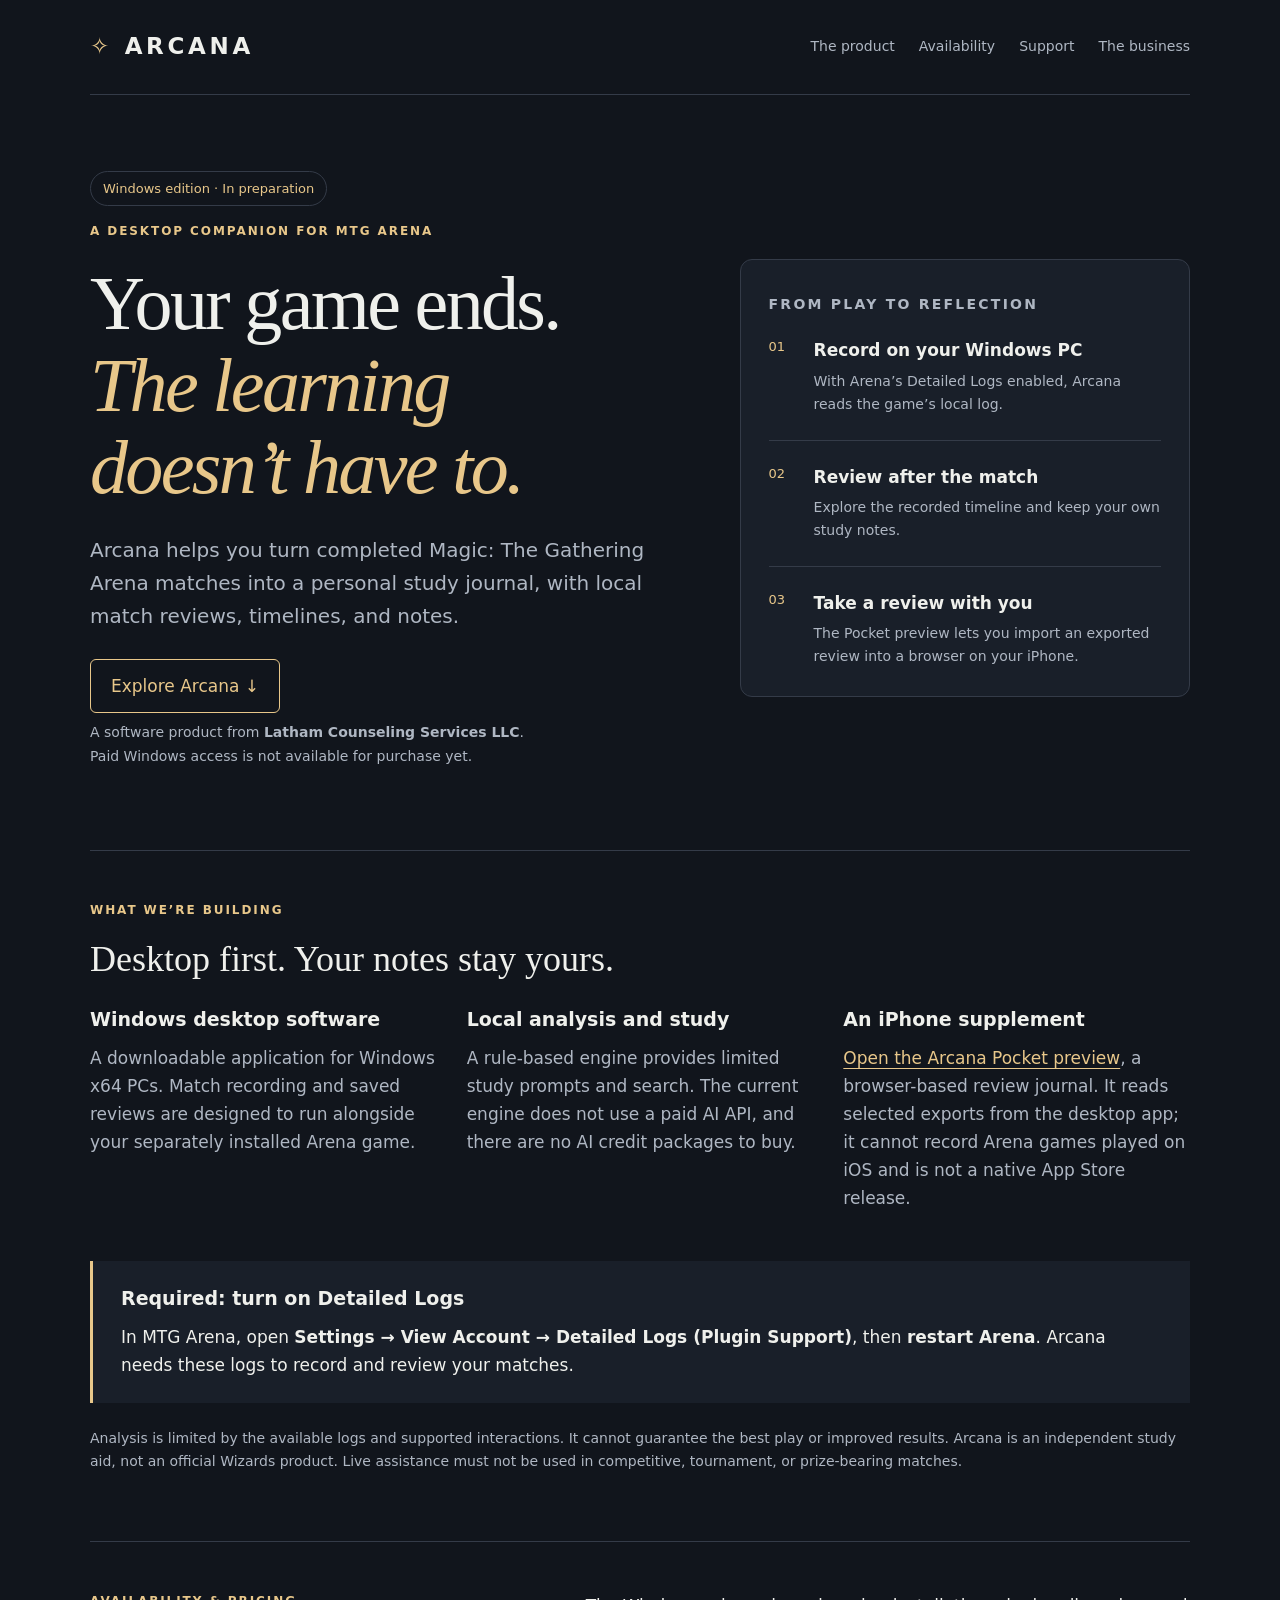
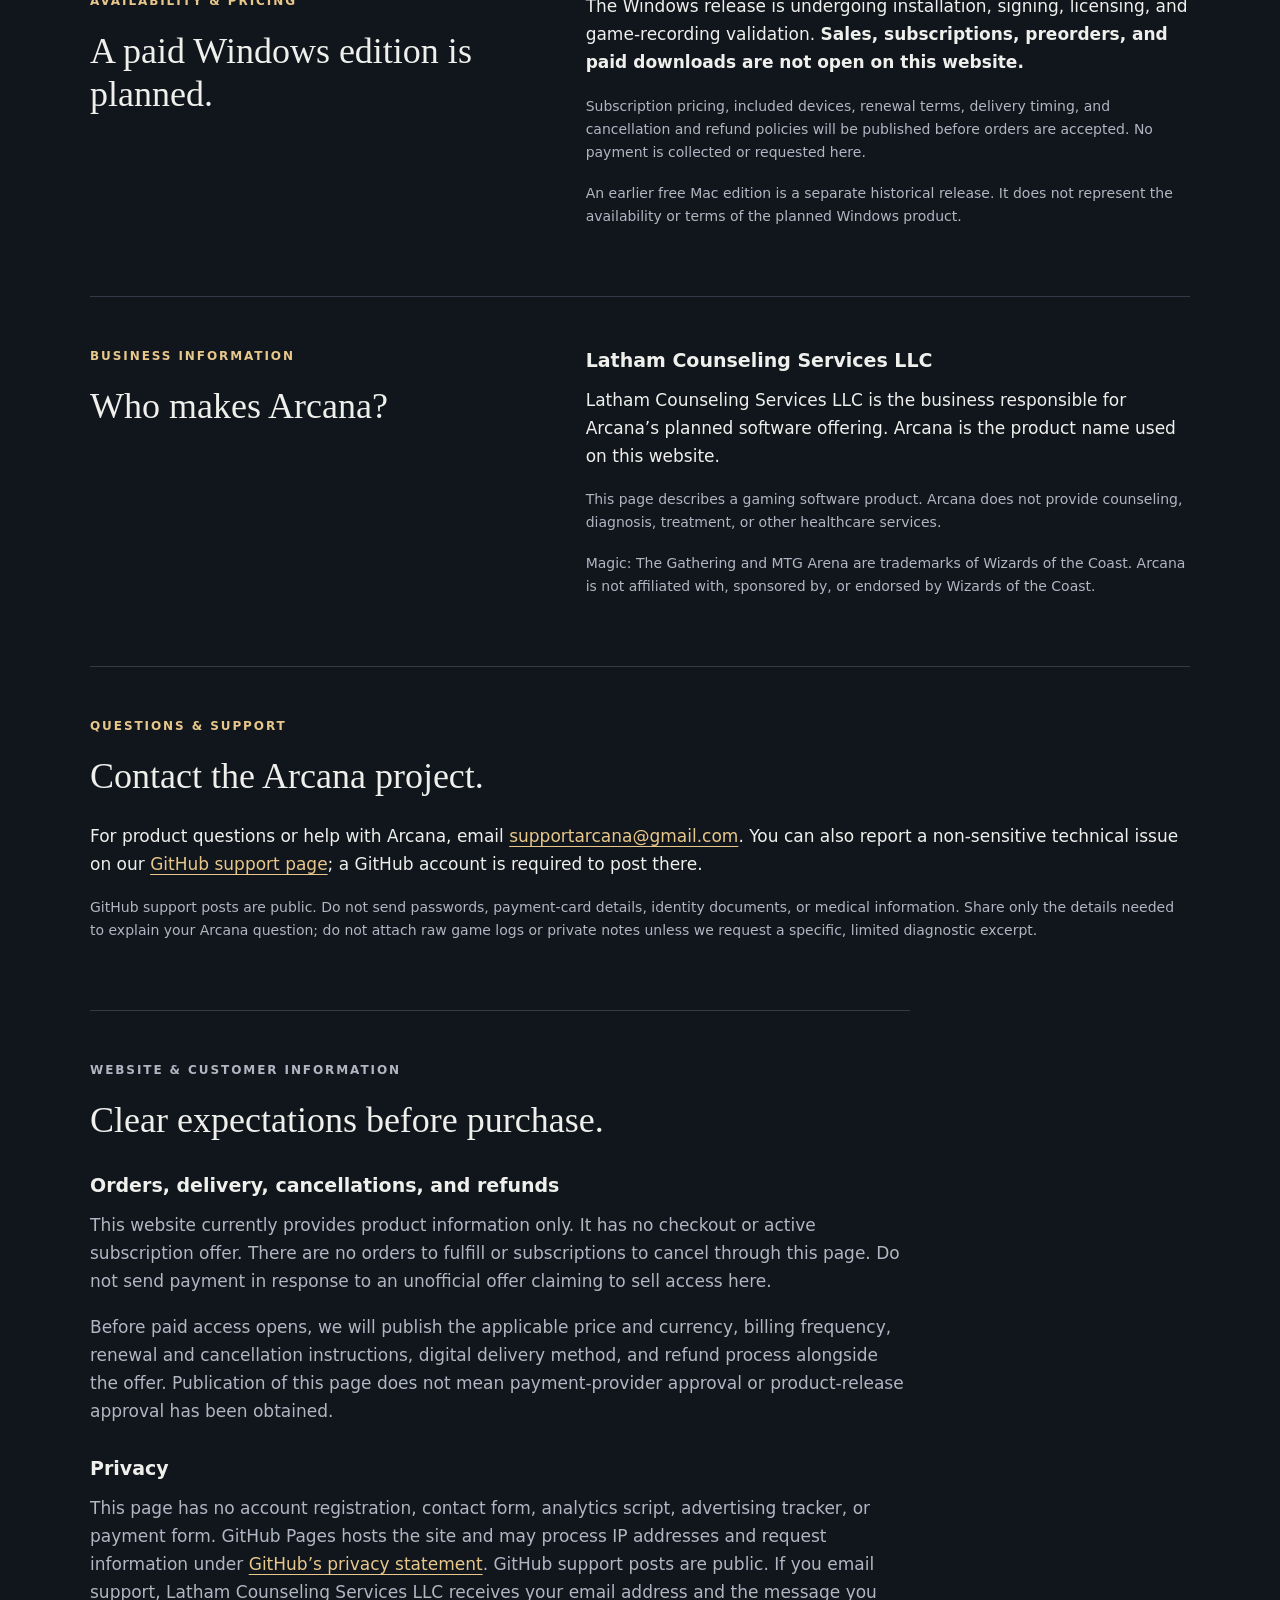
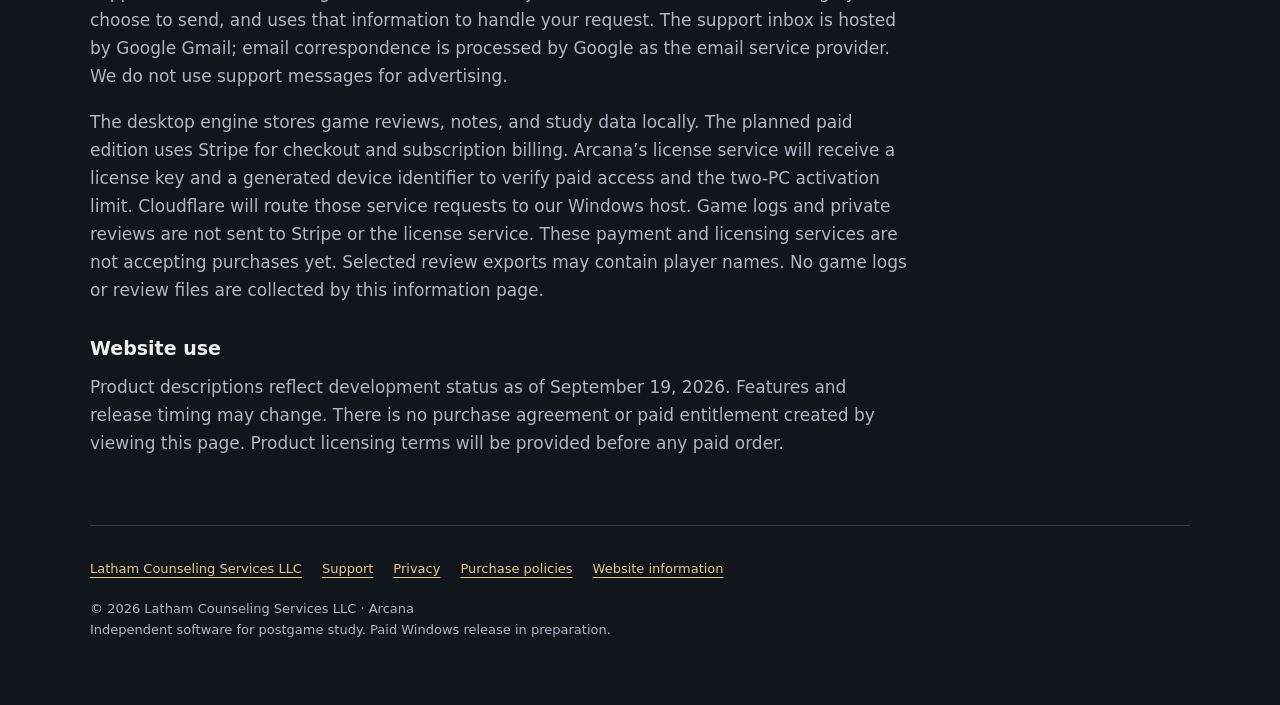
==== commit 5f56fe02: "Clarify Arcana seller identity and planned licensing privacy" ====
--- a/docs/business/index.html
+++ b/docs/business/index.html
@@ -3,8 +3,8 @@
 <head>
 <meta charset="utf-8">
 <meta name="viewport" content="width=device-width,initial-scale=1">
-<title>Arcana for Windows · Latham Counseling LLC</title>
-<meta name="description" content="Arcana is a Windows desktop companion for reviewing your Magic: The Gathering Arena matches. Product information from Latham Counseling LLC. Paid release in preparation; sales are not open.">
+<title>Arcana for Windows · Latham Counseling Services LLC</title>
+<meta name="description" content="Arcana is a Windows desktop companion for reviewing your Magic: The Gathering Arena matches. Product information from Latham Counseling Services LLC. Paid release in preparation; sales are not open.">
 <meta name="theme-color" content="#11151c">
 <link rel="canonical" href="https://drlatham18.github.io/arcana-macos/business/">
 <style>
@@ -17,14 +17,14 @@
 <header><a class="brand" href="./"><span aria-hidden="true">✧</span> ARCANA</a><nav aria-label="Main navigation"><a href="#product">The product</a><a href="#availability">Availability</a><a href="#support">Support</a><a href="#business">The business</a></nav></header>
 <main id="main">
 <section class="hero">
-<div><span class="status">Windows edition · In preparation</span><p class="eyebrow">A desktop companion for MTG Arena</p><h1>Your game ends.<br><em>The learning<br>doesn’t have to.</em></h1><p class="lead">Arcana helps you turn completed Magic: The Gathering Arena matches into a personal study journal, with local match reviews, timelines, and notes.</p><a class="button" href="#product">Explore Arcana ↓</a><p class="note">A software product from <strong>Latham Counseling LLC</strong>.<br>Paid Windows access is not available for purchase yet.</p></div>
+<div><span class="status">Windows edition · In preparation</span><p class="eyebrow">A desktop companion for MTG Arena</p><h1>Your game ends.<br><em>The learning<br>doesn’t have to.</em></h1><p class="lead">Arcana helps you turn completed Magic: The Gathering Arena matches into a personal study journal, with local match reviews, timelines, and notes.</p><a class="button" href="#product">Explore Arcana ↓</a><p class="note">A software product from <strong>Latham Counseling Services LLC</strong>.<br>Paid Windows access is not available for purchase yet.</p></div>
 <aside class="flow" aria-label="Intended desktop workflow"><p class="eyebrow">From play to reflection</p><ol><li><strong>Record on your Windows PC</strong><p>With Arena’s Detailed Logs enabled, Arcana reads the game’s local log.</p></li><li><strong>Review after the match</strong><p>Explore the recorded timeline and keep your own study notes.</p></li><li><strong>Take a review with you</strong><p>The Pocket preview lets you import an exported review into a browser on your iPhone.</p></li></ol></aside>
 </section>
 <section id="product" class="section"><p class="eyebrow">What we’re building</p><h2>Desktop first. Your notes stay yours.</h2><div class="grid"><article><h3>Windows desktop software</h3><p>A downloadable application for Windows x64 PCs. Match recording and saved reviews are designed to run alongside your separately installed Arena game.</p></article><article><h3>Local analysis and study</h3><p>A rule-based engine provides limited study prompts and search. The current engine does not use a paid AI API, and there are no AI credit packages to buy.</p></article><article><h3>An iPhone supplement</h3><p><a href="../companion/">Open the Arcana Pocket preview</a>, a browser-based review journal. It reads selected exports from the desktop app; it cannot record Arena games played on iOS and is not a native App Store release.</p></article></div><div class="callout"><h3>Required: turn on Detailed Logs</h3><p>In MTG Arena, open <strong>Settings → View Account → Detailed Logs (Plugin Support)</strong>, then <strong>restart Arena</strong>. Arcana needs these logs to record and review your matches.</p></div><p class="note" style="margin-top:24px">Analysis is limited by the available logs and supported interactions. It cannot guarantee the best play or improved results. Arcana is an independent study aid, not an official Wizards product. Live assistance must not be used in competitive, tournament, or prize-bearing matches.</p></section>
 <section id="availability" class="section split"><div><p class="eyebrow">Availability &amp; pricing</p><h2>A paid Windows edition is planned.</h2></div><div><p>The Windows release is undergoing installation, signing, licensing, and game-recording validation. <strong>Sales, subscriptions, preorders, and paid downloads are not open on this website.</strong></p><p class="note">Subscription pricing, included devices, renewal terms, delivery timing, and cancellation and refund policies will be published before orders are accepted. No payment is collected or requested here.</p><p class="note">An earlier free Mac edition is a separate historical release. It does not represent the availability or terms of the planned Windows product.</p></div></section>
-<section id="business" class="section split"><div><p class="eyebrow">Business information</p><h2>Who makes Arcana?</h2></div><div><h3>Latham Counseling LLC</h3><p>Latham Counseling LLC is the business responsible for Arcana’s planned software offering. Arcana is the product name used on this website.</p><p class="note">This page describes a gaming software product. Arcana does not provide counseling, diagnosis, treatment, or other healthcare services.</p><p class="note">Magic: The Gathering and MTG Arena are trademarks of Wizards of the Coast. Arcana is not affiliated with, sponsored by, or endorsed by Wizards of the Coast.</p></div></section>
+<section id="business" class="section split"><div><p class="eyebrow">Business information</p><h2>Who makes Arcana?</h2></div><div><h3>Latham Counseling Services LLC</h3><p>Latham Counseling Services LLC is the business responsible for Arcana’s planned software offering. Arcana is the product name used on this website.</p><p class="note">This page describes a gaming software product. Arcana does not provide counseling, diagnosis, treatment, or other healthcare services.</p><p class="note">Magic: The Gathering and MTG Arena are trademarks of Wizards of the Coast. Arcana is not affiliated with, sponsored by, or endorsed by Wizards of the Coast.</p></div></section>
 <section id="support" class="section"><p class="eyebrow">Questions &amp; support</p><h2>Contact the Arcana project.</h2><p>For product questions or help with Arcana, email <a href="mailto:supportarcana@gmail.com">supportarcana@gmail.com</a>. You can also report a non-sensitive technical issue on our <a href="https://github.com/drlatham18/arcana-macos/issues">GitHub support page</a>; a GitHub account is required to post there.</p><p class="note">GitHub support posts are public. Do not send passwords, payment-card details, identity documents, or medical information. Share only the details needed to explain your Arcana question; do not attach raw game logs or private notes unless we request a specific, limited diagnostic excerpt.</p></section>
-<section id="policies" class="section policy"><p class="eyebrow">Website &amp; customer information</p><h2>Clear expectations before purchase.</h2><h3 id="purchases">Orders, delivery, cancellations, and refunds</h3><p>This website currently provides product information only. It has no checkout or active subscription offer. There are no orders to fulfill or subscriptions to cancel through this page. Do not send payment in response to an unofficial offer claiming to sell access here.</p><p>Before paid access opens, we will publish the applicable price and currency, billing frequency, renewal and cancellation instructions, digital delivery method, and refund process alongside the offer. Publication of this page does not mean payment-provider approval or product-release approval has been obtained.</p><h3 id="privacy">Privacy</h3><p>This page has no account registration, contact form, analytics script, advertising tracker, or payment form. GitHub Pages hosts the site and may process IP addresses and request information under <a href="https://docs.github.com/en/site-policy/privacy-policies/github-general-privacy-statement">GitHub’s privacy statement</a>. GitHub support posts are public. If you email support, Latham Counseling LLC receives your email address and the message you choose to send, and uses that information to handle your request. The support inbox is hosted by Google Gmail; email correspondence is processed by Google as the email service provider. We do not use support messages for advertising.</p><p>The desktop engine stores game reviews, notes, and study data locally. The planned paid edition will also contact a licensing provider to check access; that provider and its data handling will be disclosed before sales open. Selected review exports may contain player names. No game logs or review files are collected by this information page.</p><h3 id="website-terms">Website use</h3><p>Product descriptions reflect development status as of September 19, 2026. Features and release timing may change. There is no purchase agreement or paid entitlement created by viewing this page. Product licensing terms will be provided before any paid order.</p></section>
+<section id="policies" class="section policy"><p class="eyebrow">Website &amp; customer information</p><h2>Clear expectations before purchase.</h2><h3 id="purchases">Orders, delivery, cancellations, and refunds</h3><p>This website currently provides product information only. It has no checkout or active subscription offer. There are no orders to fulfill or subscriptions to cancel through this page. Do not send payment in response to an unofficial offer claiming to sell access here.</p><p>Before paid access opens, we will publish the applicable price and currency, billing frequency, renewal and cancellation instructions, digital delivery method, and refund process alongside the offer. Publication of this page does not mean payment-provider approval or product-release approval has been obtained.</p><h3 id="privacy">Privacy</h3><p>This page has no account registration, contact form, analytics script, advertising tracker, or payment form. GitHub Pages hosts the site and may process IP addresses and request information under <a href="https://docs.github.com/en/site-policy/privacy-policies/github-general-privacy-statement">GitHub’s privacy statement</a>. GitHub support posts are public. If you email support, Latham Counseling Services LLC receives your email address and the message you choose to send, and uses that information to handle your request. The support inbox is hosted by Google Gmail; email correspondence is processed by Google as the email service provider. We do not use support messages for advertising.</p><p>The desktop engine stores game reviews, notes, and study data locally. The planned paid edition uses Stripe for checkout and subscription billing. Arcana’s license service will receive a license key and a generated device identifier to verify paid access and the two-PC activation limit. Cloudflare will route those service requests to our Windows host. Game logs and private reviews are not sent to Stripe or the license service. These payment and licensing services are not accepting purchases yet. Selected review exports may contain player names. No game logs or review files are collected by this information page.</p><h3 id="website-terms">Website use</h3><p>Product descriptions reflect development status as of September 19, 2026. Features and release timing may change. There is no purchase agreement or paid entitlement created by viewing this page. Product licensing terms will be provided before any paid order.</p></section>
 </main>
-<footer><div class="footer-links"><a href="#business">Latham Counseling LLC</a><a href="#support">Support</a><a href="#privacy">Privacy</a><a href="#purchases">Purchase policies</a><a href="#website-terms">Website information</a></div><p>© 2026 Latham Counseling LLC · Arcana<br>Independent software for postgame study. Paid Windows release in preparation.</p></footer>
+<footer><div class="footer-links"><a href="#business">Latham Counseling Services LLC</a><a href="#support">Support</a><a href="#privacy">Privacy</a><a href="#purchases">Purchase policies</a><a href="#website-terms">Website information</a></div><p>© 2026 Latham Counseling Services LLC · Arcana<br>Independent software for postgame study. Paid Windows release in preparation.</p></footer>
 </div></body></html>
